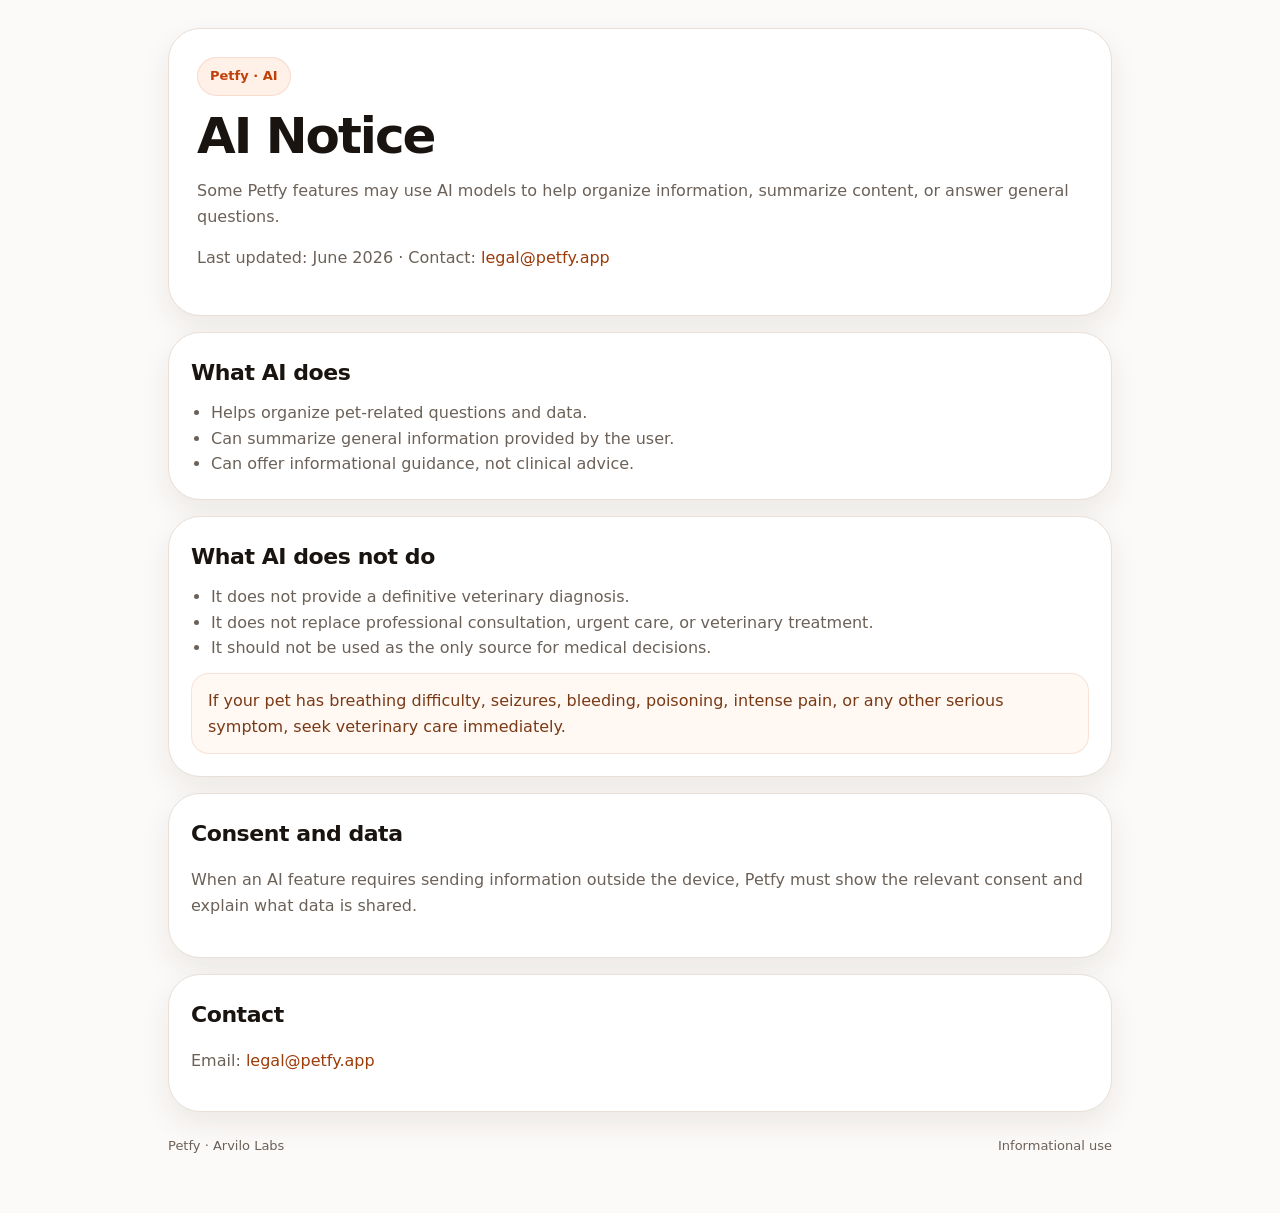
==== ai-notice.html @ 55be2dee "Create ai-notice.html" ====
<!doctype html>
<html lang="en">
<head>
  <meta charset="utf-8" />
  <meta name="viewport" content="width=device-width, initial-scale=1" />
  <meta name="color-scheme" content="light only" />
  <title>AI Notice | Petfy</title>
  <meta name="description" content="Petfy AI notice." />
  <style>
    :root{
      --bg:#FCFAF8;--card:#fff;--text:#1A1410;--muted:#6B6158;--line:#E8E0D8;
      --accent:#C0400A;--soft:#FFF0E8;--shadow:0 12px 30px rgba(34,22,12,.08);--radius:24px;--max:980px;
    }
    *{box-sizing:border-box}
    html,body{margin:0;padding:0;background:var(--bg);color:var(--text);font-family:Inter,system-ui,-apple-system,BlinkMacSystemFont,"Segoe UI",sans-serif;line-height:1.6}
    a{color:#9C3A08;text-decoration:none} a:hover{text-decoration:underline}
    .wrap{max-width:var(--max);margin:0 auto;padding:28px 18px 56px}
    .hero,.section{background:var(--card);border:1px solid var(--line);box-shadow:var(--shadow);border-radius:32px}
    .hero{padding:28px}
    .section{padding:22px;margin-top:16px}
    .badge{display:inline-flex;gap:8px;align-items:center;padding:8px 12px;border-radius:999px;background:var(--soft);color:var(--accent);font-weight:800;font-size:13px;border:1px solid rgba(192,64,10,.12)}
    h1{margin:14px 0 8px;font-size:clamp(32px,5vw,50px);line-height:1.05;letter-spacing:-.04em}
    h2{margin:0 0 10px;font-size:22px;letter-spacing:-.02em}
    p,li{color:var(--muted)}
    ul{margin:10px 0 0 20px;padding:0}
    .warning{margin-top:12px;padding:14px 16px;border-radius:18px;background:#FFF8F3;border:1px solid rgba(192,64,10,.12);color:#7A3A16}
    .footer{margin-top:18px;padding-top:6px;color:var(--muted);font-size:13px;display:flex;flex-wrap:wrap;gap:10px;justify-content:space-between}
    @media (max-width:760px){.hero{padding:22px}.section{padding:18px}}
  </style>
</head>
<body>
  <main class="wrap">
    <section class="hero">
      <span class="badge">Petfy · AI</span>
      <h1>AI Notice</h1>
      <p>
        Some Petfy features may use AI models to help organize information, summarize content, or answer general questions.
      </p>
      <p>Last updated: June 2026 · Contact: <a href="mailto:legal@petfy.app">legal@petfy.app</a></p>
    </section>

    <section class="section">
      <h2>What AI does</h2>
      <ul>
        <li>Helps organize pet-related questions and data.</li>
        <li>Can summarize general information provided by the user.</li>
        <li>Can offer informational guidance, not clinical advice.</li>
      </ul>
    </section>

    <section class="section">
      <h2>What AI does not do</h2>
      <ul>
        <li>It does not provide a definitive veterinary diagnosis.</li>
        <li>It does not replace professional consultation, urgent care, or veterinary treatment.</li>
        <li>It should not be used as the only source for medical decisions.</li>
      </ul>
      <div class="warning">
        If your pet has breathing difficulty, seizures, bleeding, poisoning, intense pain, or any other serious symptom, seek veterinary care immediately.
      </div>
    </section>

    <section class="section">
      <h2>Consent and data</h2>
      <p>
        When an AI feature requires sending information outside the device, Petfy must show the relevant consent and explain what data is shared.
      </p>
    </section>

    <section class="section">
      <h2>Contact</h2>
      <p>Email: <a href="mailto:legal@petfy.app">legal@petfy.app</a></p>
    </section>

    <footer class="footer">
      <span>Petfy · Arvilo Labs</span>
      <span>Informational use</span>
    </footer>
  </main>
</body>
</html>
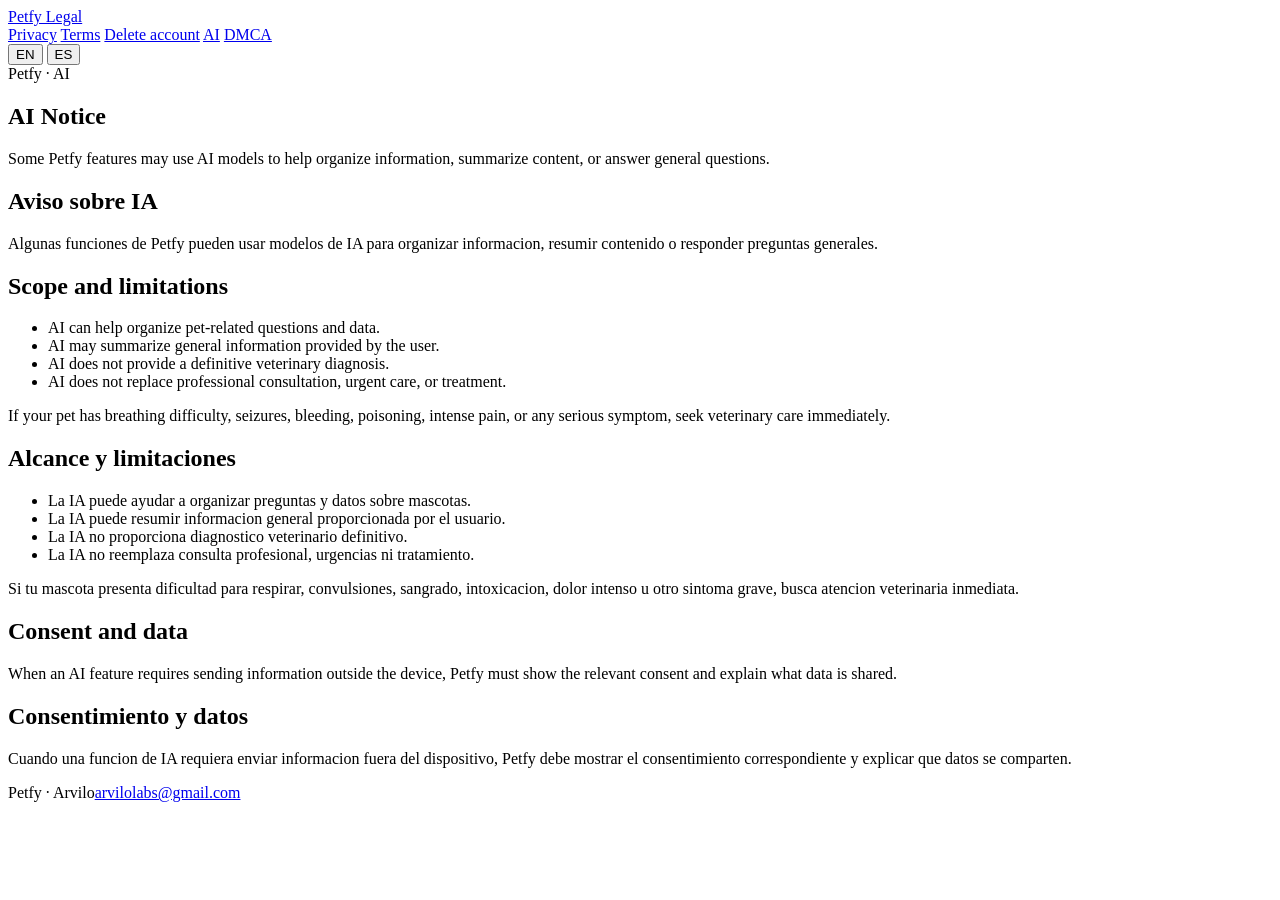
==== commit 11f62939: "Update ai-notice.html" ====
--- a/ai-notice.html
+++ b/ai-notice.html
@@ -1,81 +1,78 @@
 <!doctype html>
-<html lang="en">
+<html lang="en" data-language="en">
 <head>
   <meta charset="utf-8" />
   <meta name="viewport" content="width=device-width, initial-scale=1" />
   <meta name="color-scheme" content="light only" />
   <title>AI Notice | Petfy</title>
   <meta name="description" content="Petfy AI notice." />
-  <style>
-    :root{
-      --bg:#FCFAF8;--card:#fff;--text:#1A1410;--muted:#6B6158;--line:#E8E0D8;
-      --accent:#C0400A;--soft:#FFF0E8;--shadow:0 12px 30px rgba(34,22,12,.08);--radius:24px;--max:980px;
-    }
-    *{box-sizing:border-box}
-    html,body{margin:0;padding:0;background:var(--bg);color:var(--text);font-family:Inter,system-ui,-apple-system,BlinkMacSystemFont,"Segoe UI",sans-serif;line-height:1.6}
-    a{color:#9C3A08;text-decoration:none} a:hover{text-decoration:underline}
-    .wrap{max-width:var(--max);margin:0 auto;padding:28px 18px 56px}
-    .hero,.section{background:var(--card);border:1px solid var(--line);box-shadow:var(--shadow);border-radius:32px}
-    .hero{padding:28px}
-    .section{padding:22px;margin-top:16px}
-    .badge{display:inline-flex;gap:8px;align-items:center;padding:8px 12px;border-radius:999px;background:var(--soft);color:var(--accent);font-weight:800;font-size:13px;border:1px solid rgba(192,64,10,.12)}
-    h1{margin:14px 0 8px;font-size:clamp(32px,5vw,50px);line-height:1.05;letter-spacing:-.04em}
-    h2{margin:0 0 10px;font-size:22px;letter-spacing:-.02em}
-    p,li{color:var(--muted)}
-    ul{margin:10px 0 0 20px;padding:0}
-    .warning{margin-top:12px;padding:14px 16px;border-radius:18px;background:#FFF8F3;border:1px solid rgba(192,64,10,.12);color:#7A3A16}
-    .footer{margin-top:18px;padding-top:6px;color:var(--muted);font-size:13px;display:flex;flex-wrap:wrap;gap:10px;justify-content:space-between}
-    @media (max-width:760px){.hero{padding:22px}.section{padding:18px}}
-  </style>
+  <link rel="stylesheet" href="./style.css" />
+  <script src="./language.js" defer></script>
 </head>
 <body>
   <main class="wrap">
+    <header class="topbar">
+      <a class="brand" href="./index.html">Petfy Legal</a>
+      <nav class="nav" aria-label="Legal navigation">
+        <a href="./privacy.html">Privacy</a>
+        <a href="./terms.html">Terms</a>
+        <a href="./delete-account.html">Delete account</a>
+        <a href="./ai-notice.html">AI</a>
+        <a href="./dmca.html">DMCA</a>
+        <div class="language-switcher" aria-label="Language selector">
+          <button type="button" data-language-button="en">EN</button>
+          <button type="button" data-language-button="es">ES</button>
+        </div>
+      </nav>
+    </header>
+
     <section class="hero">
       <span class="badge">Petfy · AI</span>
-      <h1>AI Notice</h1>
-      <p>
-        Some Petfy features may use AI models to help organize information, summarize content, or answer general questions.
-      </p>
-      <p>Last updated: June 2026 · Contact: <a href="mailto:legal@petfy.app">legal@petfy.app</a></p>
-    </section>
-
-    <section class="section">
-      <h2>What AI does</h2>
-      <ul>
-        <li>Helps organize pet-related questions and data.</li>
-        <li>Can summarize general information provided by the user.</li>
-        <li>Can offer informational guidance, not clinical advice.</li>
-      </ul>
-    </section>
-
-    <section class="section">
-      <h2>What AI does not do</h2>
-      <ul>
-        <li>It does not provide a definitive veterinary diagnosis.</li>
-        <li>It does not replace professional consultation, urgent care, or veterinary treatment.</li>
-        <li>It should not be used as the only source for medical decisions.</li>
-      </ul>
-      <div class="warning">
-        If your pet has breathing difficulty, seizures, bleeding, poisoning, intense pain, or any other serious symptom, seek veterinary care immediately.
+      <div class="lang-en">
+        <h1>AI Notice</h1>
+        <p class="sub">Some Petfy features may use AI models to help organize information, summarize content, or answer general questions.</p>
+      </div>
+      <div class="lang-es">
+        <h1>Aviso sobre IA</h1>
+        <p class="sub">Algunas funciones de Petfy pueden usar modelos de IA para organizar informacion, resumir contenido o responder preguntas generales.</p>
       </div>
     </section>
 
     <section class="section">
-      <h2>Consent and data</h2>
-      <p>
-        When an AI feature requires sending information outside the device, Petfy must show the relevant consent and explain what data is shared.
-      </p>
+      <div class="lang-en">
+        <h2>Scope and limitations</h2>
+        <ul>
+          <li>AI can help organize pet-related questions and data.</li>
+          <li>AI may summarize general information provided by the user.</li>
+          <li>AI does not provide a definitive veterinary diagnosis.</li>
+          <li>AI does not replace professional consultation, urgent care, or treatment.</li>
+        </ul>
+        <p class="warning">If your pet has breathing difficulty, seizures, bleeding, poisoning, intense pain, or any serious symptom, seek veterinary care immediately.</p>
+      </div>
+      <div class="lang-es">
+        <h2>Alcance y limitaciones</h2>
+        <ul>
+          <li>La IA puede ayudar a organizar preguntas y datos sobre mascotas.</li>
+          <li>La IA puede resumir informacion general proporcionada por el usuario.</li>
+          <li>La IA no proporciona diagnostico veterinario definitivo.</li>
+          <li>La IA no reemplaza consulta profesional, urgencias ni tratamiento.</li>
+        </ul>
+        <p class="warning">Si tu mascota presenta dificultad para respirar, convulsiones, sangrado, intoxicacion, dolor intenso u otro sintoma grave, busca atencion veterinaria inmediata.</p>
+      </div>
     </section>
 
     <section class="section">
-      <h2>Contact</h2>
-      <p>Email: <a href="mailto:legal@petfy.app">legal@petfy.app</a></p>
+      <div class="lang-en">
+        <h2>Consent and data</h2>
+        <p>When an AI feature requires sending information outside the device, Petfy must show the relevant consent and explain what data is shared.</p>
+      </div>
+      <div class="lang-es">
+        <h2>Consentimiento y datos</h2>
+        <p>Cuando una funcion de IA requiera enviar informacion fuera del dispositivo, Petfy debe mostrar el consentimiento correspondiente y explicar que datos se comparten.</p>
+      </div>
     </section>
 
-    <footer class="footer">
-      <span>Petfy · Arvilo Labs</span>
-      <span>Informational use</span>
-    </footer>
+    <footer class="footer"><span>Petfy · Arvilo</span><span><a href="mailto:arvilolabs@gmail.com">arvilolabs@gmail.com</a></span></footer>
   </main>
 </body>
 </html>
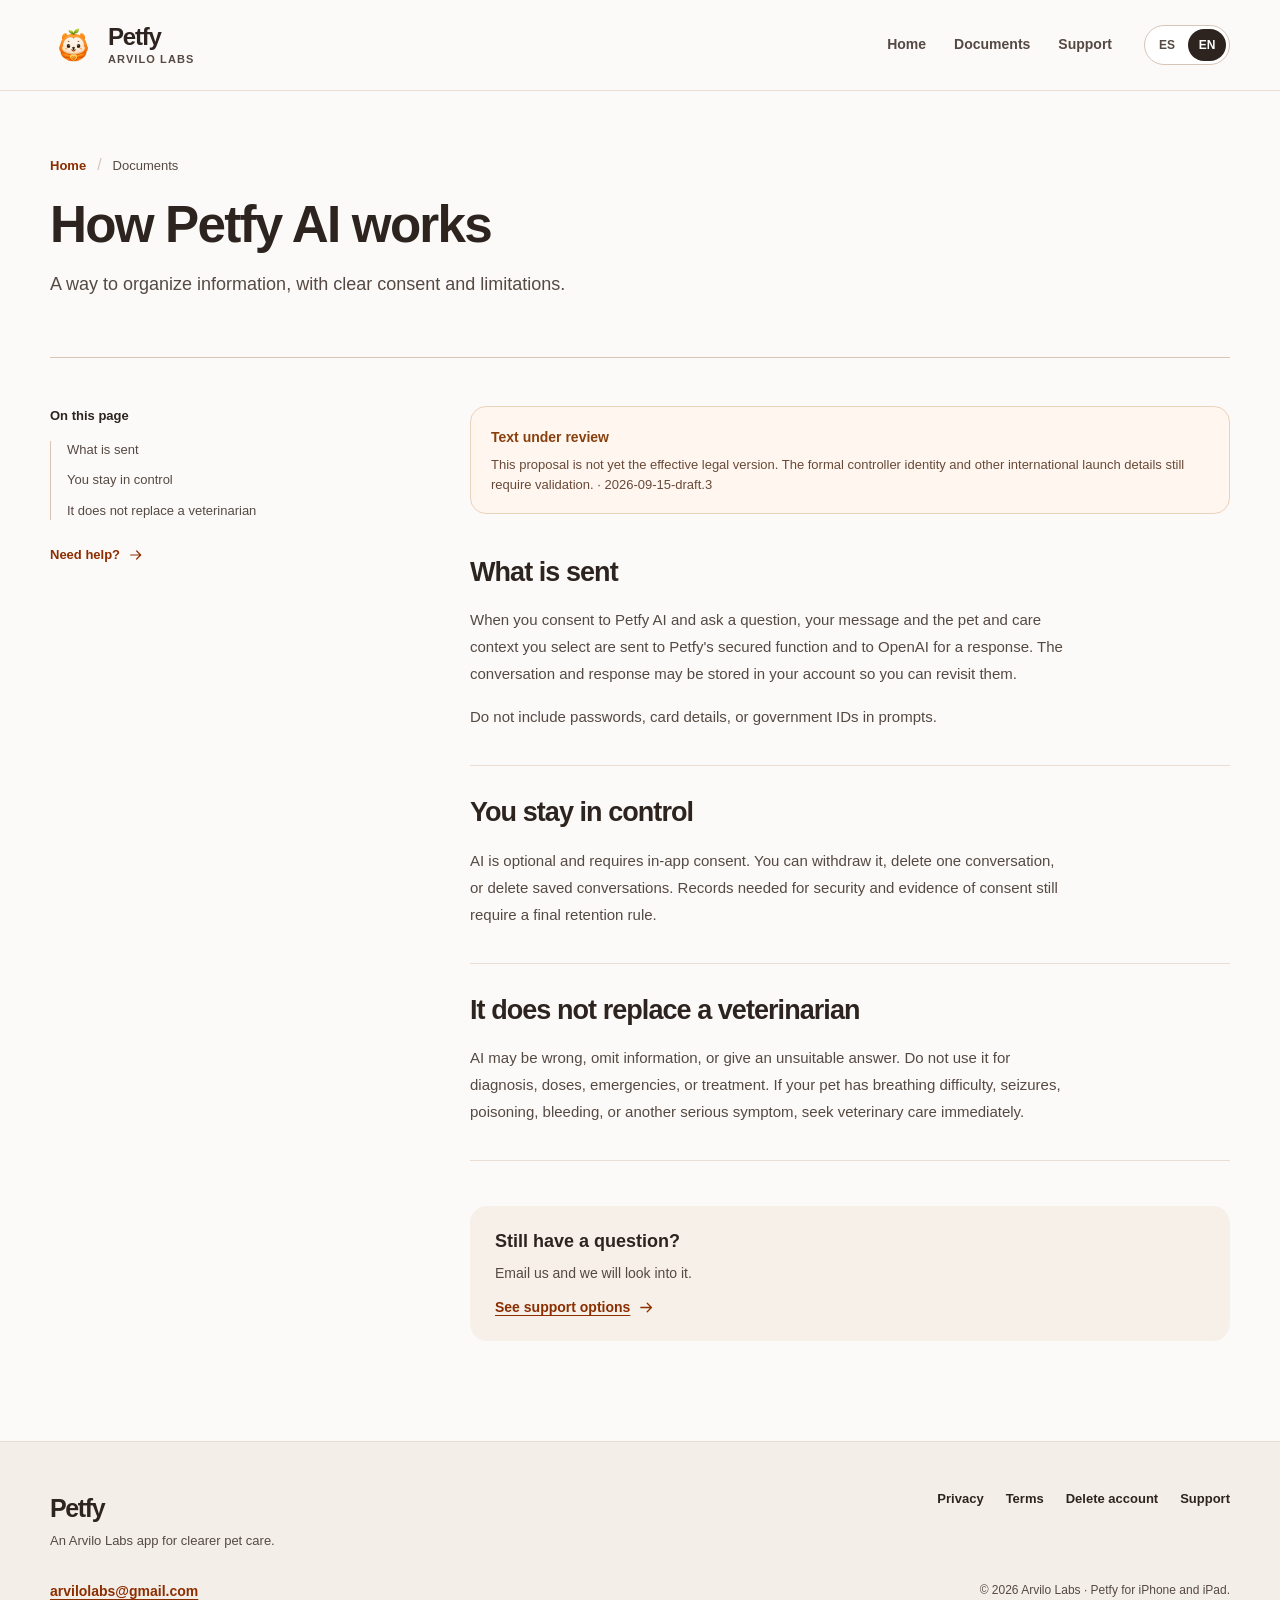
==== commit e26e1be2: "Redesign Petfy public site and prepare bilingual legal drafts" ====
--- a/ai-notice.html
+++ b/ai-notice.html
@@ -3,76 +3,51 @@
 <head>
   <meta charset="utf-8" />
   <meta name="viewport" content="width=device-width, initial-scale=1" />
-  <meta name="color-scheme" content="light only" />
-  <title>AI Notice | Petfy</title>
-  <meta name="description" content="Petfy AI notice." />
+  <meta name="color-scheme" content="light" />
+  <meta name="description" content="A way to organize information, with clear consent and limitations." />
+  <meta name="theme-color" content="#fcfaf8" />
+  <meta name="robots" content="noindex,nofollow" />
+  <title data-title-en="How Petfy AI works · Petfy" data-title-es="Cómo funciona Petfy AI · Petfy">How Petfy AI works · Petfy</title>
+  <link rel="icon" type="image/png" href="./assets/favicon.png" />
   <link rel="stylesheet" href="./style.css" />
   <script src="./language.js" defer></script>
 </head>
 <body>
-  <main class="wrap">
-    <header class="topbar">
-      <a class="brand" href="./index.html">Petfy Legal</a>
-      <nav class="nav" aria-label="Legal navigation">
-        <a href="./privacy.html">Privacy</a>
-        <a href="./terms.html">Terms</a>
-        <a href="./delete-account.html">Delete account</a>
-        <a href="./ai-notice.html">AI</a>
-        <a href="./dmca.html">DMCA</a>
-        <div class="language-switcher" aria-label="Language selector">
-          <button type="button" data-language-button="en">EN</button>
-          <button type="button" data-language-button="es">ES</button>
-        </div>
+  <a class="skip-link" href="#main"><span class="lang-es" lang="es">Saltar al contenido</span><span class="lang-en" lang="en">Skip to content</span></a>
+  <header class="site-header">
+    <div class="header-inner">
+      <a class="identity" href="./index.html" aria-label="Petfy, Arvilo Labs">
+        <img src="./assets/petfy-mark.png" alt="" width="48" height="48" />
+        <span class="identity-text"><strong>Petfy</strong><small>Arvilo Labs</small></span>
+      </a>
+      <nav class="primary-nav" aria-label="Main navigation"><a href="./index.html" ><span class="lang-es" lang="es">Inicio</span><span class="lang-en" lang="en">Home</span></a><a href="./index.html#documents" ><span class="lang-es" lang="es">Documentos</span><span class="lang-en" lang="en">Documents</span></a><a href="./support.html" ><span class="lang-es" lang="es">Ayuda</span><span class="lang-en" lang="en">Support</span></a></nav>
+      <div class="language-switcher" role="group" aria-label="Language">
+        <button type="button" data-language-button="es" aria-label="Español">ES</button>
+        <button type="button" data-language-button="en" aria-label="English">EN</button>
+      </div>
+    </div>
+  </header>
+  <main id="main">
+    <div class="page-intro outer legal-intro"><a class="breadcrumb" href="./index.html"><span class="lang-es" lang="es">Inicio</span><span class="lang-en" lang="en">Home</span></a><span class="breadcrumb-sep">/</span><span><span class="lang-es" lang="es">Documentos</span><span class="lang-en" lang="en">Documents</span></span><h1><span class="lang-es" lang="es">Cómo funciona Petfy AI</span><span class="lang-en" lang="en">How Petfy AI works</span></h1><p><span class="lang-es" lang="es">Una ayuda para organizar información, con consentimiento y límites claros.</span><span class="lang-en" lang="en">A way to organize information, with clear consent and limitations.</span></p></div>
+    <div class="legal-layout outer">
+      <aside class="legal-toc" aria-label="On this page"><strong><span class="lang-es" lang="es">En esta página</span><span class="lang-en" lang="en">On this page</span></strong><nav><a href="#envio"><span class="lang-es" lang="es">Qué se envía</span><span class="lang-en" lang="en">What is sent</span></a><a href="#control"><span class="lang-es" lang="es">Tú tienes el control</span><span class="lang-en" lang="en">You stay in control</span></a><a href="#limites"><span class="lang-es" lang="es">No sustituye a un veterinario</span><span class="lang-en" lang="en">It does not replace a veterinarian</span></a></nav><a class="toc-help" href="./support.html"><span class="lang-es" lang="es">¿Necesitas ayuda?</span><span class="lang-en" lang="en">Need help?</span><svg viewBox="0 0 24 24" fill="none" aria-hidden="true"><path d="M4 12h15m-6-6 6 6-6 6" stroke="currentColor" stroke-width="1.8" stroke-linecap="round" stroke-linejoin="round"/></svg></a></aside>
+      <article class="legal-prose"><div class="draft-notice" role="note">
+      <strong><span class="lang-es" lang="es">Texto en revisión</span><span class="lang-en" lang="en">Text under review</span></strong>
+      <p><span class="lang-es" lang="es">Esta propuesta aún no es la versión legal vigente. La identidad formal del responsable y otros puntos del lanzamiento internacional requieren validación.</span><span class="lang-en" lang="en">This proposal is not yet the effective legal version. The formal controller identity and other international launch details still require validation.</span> · 2026-09-15-draft.3</p>
+    </div><section id="envio" class="legal-section"><h2><span class="lang-es" lang="es">Qué se envía</span><span class="lang-en" lang="en">What is sent</span></h2><div class="lang-es" lang="es"><p>Cuando aceptas usar Petfy AI y haces una consulta, se envía tu mensaje y el contexto de la mascota y sus cuidados que selecciones a la función segura de Petfy y al proveedor OpenAI para producir una respuesta. La conversación y la respuesta pueden guardarse en tu cuenta para que las consultes después.</p><p>No compartas contraseñas, datos de tarjeta o documentos oficiales en tus preguntas.</p></div><div class="lang-en" lang="en"><p>When you consent to Petfy AI and ask a question, your message and the pet and care context you select are sent to Petfy's secured function and to OpenAI for a response. The conversation and response may be stored in your account so you can revisit them.</p><p>Do not include passwords, card details, or government IDs in prompts.</p></div></section><section id="control" class="legal-section"><h2><span class="lang-es" lang="es">Tú tienes el control</span><span class="lang-en" lang="en">You stay in control</span></h2><div class="lang-es" lang="es"><p>La IA es opcional y exige consentimiento en la app. Puedes retirar ese consentimiento, borrar una conversación o borrar las conversaciones guardadas. Los registros necesarios para seguridad y prueba de consentimiento requieren una regla final de conservación.</p></div><div class="lang-en" lang="en"><p>AI is optional and requires in-app consent. You can withdraw it, delete one conversation, or delete saved conversations. Records needed for security and evidence of consent still require a final retention rule.</p></div></section><section id="limites" class="legal-section"><h2><span class="lang-es" lang="es">No sustituye a un veterinario</span><span class="lang-en" lang="en">It does not replace a veterinarian</span></h2><div class="lang-es" lang="es"><p>La IA puede equivocarse, omitir información o ofrecer una respuesta inadecuada. No la uses para diagnóstico, dosis, urgencias o tratamiento. Si tu mascota presenta dificultad respiratoria, convulsiones, intoxicación, sangrado u otro síntoma grave, busca atención veterinaria inmediata.</p></div><div class="lang-en" lang="en"><p>AI may be wrong, omit information, or give an unsuitable answer. Do not use it for diagnosis, doses, emergencies, or treatment. If your pet has breathing difficulty, seizures, poisoning, bleeding, or another serious symptom, seek veterinary care immediately.</p></div></section><div class="end-panel"><strong><span class="lang-es" lang="es">¿Queda alguna pregunta?</span><span class="lang-en" lang="en">Still have a question?</span></strong><p><span class="lang-es" lang="es">Escríbenos y revisaremos tu caso.</span><span class="lang-en" lang="en">Email us and we will look into it.</span></p><a href="./support.html"><span class="lang-es" lang="es">Ver canales de ayuda</span><span class="lang-en" lang="en">See support options</span><svg viewBox="0 0 24 24" fill="none" aria-hidden="true"><path d="M4 12h15m-6-6 6 6-6 6" stroke="currentColor" stroke-width="1.8" stroke-linecap="round" stroke-linejoin="round"/></svg></a></div></article>
+    </div></main>
+  <footer class="site-footer">
+    <div class="footer-inner">
+      <div class="footer-brand"><strong>Petfy</strong><span><span class="lang-es" lang="es">Una app de Arvilo Labs para cuidar con claridad.</span><span class="lang-en" lang="en">An Arvilo Labs app for clearer pet care.</span></span></div>
+      <nav aria-label="Footer navigation">
+        <a href="./privacy.html"><span class="lang-es" lang="es">Privacidad</span><span class="lang-en" lang="en">Privacy</span></a>
+        <a href="./terms.html"><span class="lang-es" lang="es">Condiciones</span><span class="lang-en" lang="en">Terms</span></a>
+        <a href="./delete-account.html"><span class="lang-es" lang="es">Eliminar cuenta</span><span class="lang-en" lang="en">Delete account</span></a>
+        <a href="./support.html"><span class="lang-es" lang="es">Ayuda</span><span class="lang-en" lang="en">Support</span></a>
       </nav>
-    </header>
-
-    <section class="hero">
-      <span class="badge">Petfy · AI</span>
-      <div class="lang-en">
-        <h1>AI Notice</h1>
-        <p class="sub">Some Petfy features may use AI models to help organize information, summarize content, or answer general questions.</p>
-      </div>
-      <div class="lang-es">
-        <h1>Aviso sobre IA</h1>
-        <p class="sub">Algunas funciones de Petfy pueden usar modelos de IA para organizar informacion, resumir contenido o responder preguntas generales.</p>
-      </div>
-    </section>
-
-    <section class="section">
-      <div class="lang-en">
-        <h2>Scope and limitations</h2>
-        <ul>
-          <li>AI can help organize pet-related questions and data.</li>
-          <li>AI may summarize general information provided by the user.</li>
-          <li>AI does not provide a definitive veterinary diagnosis.</li>
-          <li>AI does not replace professional consultation, urgent care, or treatment.</li>
-        </ul>
-        <p class="warning">If your pet has breathing difficulty, seizures, bleeding, poisoning, intense pain, or any serious symptom, seek veterinary care immediately.</p>
-      </div>
-      <div class="lang-es">
-        <h2>Alcance y limitaciones</h2>
-        <ul>
-          <li>La IA puede ayudar a organizar preguntas y datos sobre mascotas.</li>
-          <li>La IA puede resumir informacion general proporcionada por el usuario.</li>
-          <li>La IA no proporciona diagnostico veterinario definitivo.</li>
-          <li>La IA no reemplaza consulta profesional, urgencias ni tratamiento.</li>
-        </ul>
-        <p class="warning">Si tu mascota presenta dificultad para respirar, convulsiones, sangrado, intoxicacion, dolor intenso u otro sintoma grave, busca atencion veterinaria inmediata.</p>
-      </div>
-    </section>
-
-    <section class="section">
-      <div class="lang-en">
-        <h2>Consent and data</h2>
-        <p>When an AI feature requires sending information outside the device, Petfy must show the relevant consent and explain what data is shared.</p>
-      </div>
-      <div class="lang-es">
-        <h2>Consentimiento y datos</h2>
-        <p>Cuando una funcion de IA requiera enviar informacion fuera del dispositivo, Petfy debe mostrar el consentimiento correspondiente y explicar que datos se comparten.</p>
-      </div>
-    </section>
-
-    <footer class="footer"><span>Petfy · Arvilo</span><span><a href="mailto:arvilolabs@gmail.com">arvilolabs@gmail.com</a></span></footer>
-  </main>
+      <a class="footer-contact" href="mailto:arvilolabs@gmail.com">arvilolabs@gmail.com</a>
+      <p class="footer-note"><span class="lang-es" lang="es">© 2026 Arvilo Labs · Petfy para iPhone y iPad.</span><span class="lang-en" lang="en">© 2026 Arvilo Labs · Petfy for iPhone and iPad.</span></p>
+    </div>
+  </footer>
 </body>
 </html>
--- a/style.css
+++ b/style.css
@@ -0,0 +1,32 @@
+:root{--paper:#fcfaf8;--white:#fff;--cream:#fff0e8;--peach:#ffe1cb;--ink:#2d2420;--muted:#554943;--orange:#c0400a;--orange-dark:#8b2e00;--line:#eaded4;--focus:#0c6ca6;--max:1180px;color-scheme:light}
+*{box-sizing:border-box}html{scroll-behavior:smooth}body{margin:0;background:var(--paper);color:var(--ink);font-family:ui-sans-serif,-apple-system,BlinkMacSystemFont,"Segoe UI",sans-serif;line-height:1.55;-webkit-font-smoothing:antialiased}
+a{color:var(--orange-dark);text-decoration-thickness:.08em;text-underline-offset:.2em}button{font:inherit}a:focus-visible,button:focus-visible{outline:3px solid var(--focus);outline-offset:4px}
+.skip-link{position:absolute;z-index:100;left:16px;top:-80px;background:var(--ink);color:#fff;padding:12px 16px;border-radius:12px}.skip-link:focus{top:12px}
+.outer,.header-inner,.footer-inner{width:min(calc(100% - 48px),var(--max));margin-inline:auto}
+.site-header{border-bottom:1px solid var(--line);background:rgba(252,250,248,.96)}
+.header-inner{min-height:90px;display:flex;align-items:center;gap:32px}
+.identity{display:flex;align-items:center;gap:11px;flex:none;text-decoration:none;color:var(--ink)}.identity img{width:47px;height:47px;object-fit:contain}.identity-text{display:flex;flex-direction:column;line-height:1.07}.identity-text strong{font-size:24px;font-weight:850;letter-spacing:-.05em}.identity-text small{margin-top:5px;font-size:11px;font-weight:760;text-transform:uppercase;letter-spacing:.1em;color:var(--muted)}
+.primary-nav{display:flex;align-items:center;gap:28px;margin-left:auto}.primary-nav a{font-size:14px;font-weight:700;color:var(--muted);text-decoration:none;transition:color .18s}.primary-nav a:hover,.primary-nav a[aria-current="page"]{color:var(--orange-dark)}.primary-nav a[aria-current="page"]{text-decoration:underline;text-decoration-color:var(--orange);text-underline-offset:10px}
+.language-switcher{display:flex;gap:2px;padding:3px;border:1px solid #d7c5b8;border-radius:999px;background:#fff;flex:none}.language-switcher button{min-width:38px;min-height:32px;border:0;border-radius:999px;background:transparent;color:var(--muted);font-size:12px;font-weight:800;cursor:pointer}.language-switcher button:hover{background:var(--cream)}.language-switcher button.is-active{background:var(--ink);color:#fff}
+.lang-es{display:none}html[data-language="es"] .lang-en{display:none}html[data-language="es"] .lang-es{display:revert}
+h1,h2,h3,p{margin-top:0}h1,h2{letter-spacing:-.035em}p{color:var(--muted)}svg{width:22px;height:22px;flex:none}
+.eyeline{color:var(--orange-dark);font-size:12px;font-weight:820;letter-spacing:.13em;text-transform:uppercase}
+.home-hero{min-height:630px;display:grid;grid-template-columns:1.1fr .9fr;align-items:center;gap:20px;padding-block:68px 84px}.hero-copy{position:relative;z-index:1}.hero-signature{display:flex;align-items:center;gap:12px;color:var(--orange-dark);font-weight:800;font-size:13px;letter-spacing:.04em;margin-bottom:26px}.signature-line{width:28px;height:2px;background:var(--orange)}.signature-cross{color:var(--muted)}
+.home-hero h1{font-size:clamp(48px,5.1vw,78px);max-width:720px;line-height:1.03;font-weight:850;margin-bottom:30px}.home-hero h1 em{color:var(--orange);font-style:normal}.hero-copy>p{max-width:57ch;font-size:19px;line-height:1.6;margin-bottom:28px}.hero-actions{display:flex;align-items:center;gap:10px;flex-wrap:wrap}
+.button{min-height:52px;display:inline-flex;justify-content:center;align-items:center;gap:12px;padding:12px 20px;border-radius:13px;font-size:14px;font-weight:780;text-decoration:none;transition:transform .2s,background .2s,border-color .2s}.button:hover{transform:translateY(-2px);text-decoration:none}.button:active{transform:translateY(0)}.button-primary{color:#fff;background:var(--orange)}.button-primary:hover{background:var(--orange-dark)}.button-quiet{color:var(--ink);border:1px solid #d7c5b8;background:#fff}.button-quiet:hover{border-color:var(--orange)}.button-light{color:var(--ink);background:#fff}.button-light:hover{background:var(--cream)}
+.hero-art{position:relative;min-height:490px;display:flex;align-items:center;justify-content:center;isolation:isolate}.hero-art:before{content:"";position:absolute;width:92%;aspect-ratio:1;border-radius:39% 61% 55% 45%/44% 40% 60% 56%;background:radial-gradient(circle at 50% 40%,#ffe7d4,#ffd7b7 72%,#ffcba2);z-index:-1;transform:rotate(-10deg)}.hero-art img{display:block;width:min(98%,535px);height:auto;filter:drop-shadow(0 20px 20px rgba(98,47,16,.13))}.hero-art>span{position:absolute;bottom:9%;right:1%;max-width:180px;border:1px solid var(--line);background:#fff;border-radius:15px;padding:11px 13px;color:var(--ink);font-weight:750;font-size:12px;line-height:1.25;box-shadow:0 8px 20px rgba(45,36,32,.09)}
+.intro-band{border-block:1px solid #d7c5b8;padding-block:40px;display:grid;grid-template-columns:1fr 1fr;gap:64px;align-items:end}.intro-band h2{margin:11px 0 0;font-size:clamp(30px,3vw,43px);line-height:1.16;max-width:560px}.intro-band p{max-width:60ch;font-size:16px;margin:0;line-height:1.7}
+.journeys{padding-block:105px;display:grid;grid-template-columns:.76fr 1.24fr;gap:70px}.section-heading h2{font-size:clamp(36px,3.7vw,52px);line-height:1.09;margin:15px 0 18px;max-width:400px}.section-heading p{max-width:38ch;line-height:1.7}.path-list{border-top:1px solid #d7c5b8}.path-row{border-bottom:1px solid #d7c5b8;min-height:136px;display:flex;align-items:center;gap:28px;text-decoration:none;color:var(--ink);transition:background .18s,padding .18s}.path-row:hover{background:#fff5ee;padding-inline:16px;text-decoration:none}.path-num{color:var(--orange);font-size:15px;font-weight:800;align-self:flex-start;margin-top:40px}.path-text{display:flex;flex-direction:column;gap:4px;flex:1}.path-text strong{font-size:25px;letter-spacing:-.04em;line-height:1.25}.path-text small{color:var(--muted);font-size:14px;line-height:1.4}.path-arrow{display:inline-grid;place-items:center;width:46px;height:46px;border:1px solid #d7c5b8;border-radius:50%;background:#fff;color:var(--orange-dark)}
+.support-feature{min-height:305px;background:var(--ink);color:#fff;padding:42px 54px;border-radius:30px;display:grid;grid-template-columns:66px 1fr auto;gap:32px;align-items:center}.support-feature .eyeline{color:#ffc395}.support-feature h2{font-size:clamp(32px,3vw,44px);line-height:1.12;max-width:650px;margin:10px 0 12px}.support-feature p{color:#e7dcd4;font-size:16px;max-width:55ch;margin-bottom:0}.support-symbol{align-self:flex-start;display:grid;place-items:center;width:60px;height:60px;border-radius:20px;background:#5c3e2e;color:#ffca9e;font-size:34px;font-weight:750}
+.more-documents{padding-block:95px 112px;display:grid;grid-template-columns:.76fr 1.24fr;gap:70px}.more-documents h2{margin:14px 0 0;font-size:40px}.document-row{display:flex;align-items:center;justify-content:space-between;gap:15px;text-decoration:none;color:var(--ink);border-bottom:1px solid #d7c5b8;min-height:98px}.document-row:first-child{border-top:1px solid #d7c5b8}.document-row:hover{color:var(--orange-dark);text-decoration:none}.document-row>span{display:flex;flex-direction:column}.document-row strong{font-size:19px;line-height:1.3}.document-row small{font-size:13px;color:var(--muted)}
+.site-footer{background:#f4eee9;border-top:1px solid var(--line)}.footer-inner{padding:47px 0 26px;display:grid;grid-template-columns:1fr auto;gap:30px 40px}.footer-brand{display:flex;flex-direction:column;gap:3px}.footer-brand strong{font-size:25px;font-weight:850;letter-spacing:-.055em}.footer-brand span{color:var(--muted);font-size:13px}.footer-inner nav{display:flex;gap:22px;flex-wrap:wrap;align-items:flex-start}.footer-inner nav a{color:var(--ink);text-decoration:none;font-size:13px;font-weight:700}.footer-inner nav a:hover{color:var(--orange-dark);text-decoration:underline}.footer-contact{font-size:14px;font-weight:700}.footer-note{justify-self:end;color:var(--muted);font-size:12px;margin:0}
+.page-intro{padding-block:62px 57px;border-bottom:1px solid #d7c5b8}.page-intro>h1{font-size:clamp(40px,4vw,62px);max-width:900px;line-height:1.08;margin:19px 0 18px}.page-intro>p{max-width:70ch;font-size:18px;line-height:1.65;margin-bottom:0}.breadcrumb{font-size:13px;font-weight:700;text-decoration:none}.breadcrumb:hover{text-decoration:underline}.breadcrumb-sep{color:#d7c5b8;padding:0 11px}.page-intro>span:last-of-type{color:var(--muted);font-size:13px}
+.legal-layout{padding-block:48px 100px;display:grid;grid-template-columns:minmax(180px,255px) minmax(0,760px);justify-content:space-between;gap:60px}.legal-toc{position:sticky;top:24px;align-self:start}.legal-toc>strong{display:block;font-size:13px;font-weight:810;color:var(--ink);margin-bottom:15px}.legal-toc nav{border-left:1px solid #d7c5b8;display:flex;flex-direction:column;padding-left:16px;gap:13px}.legal-toc nav a{color:var(--muted);font-size:13px;line-height:1.35;text-decoration:none}.legal-toc nav a:hover{color:var(--orange-dark);text-decoration:underline}.toc-help{display:flex;align-items:center;gap:8px;margin-top:25px;font-size:13px;font-weight:750;text-decoration:none}.toc-help svg{width:16px;height:16px}.legal-prose{max-width:760px;min-width:0}
+.draft-notice{border:1px solid #ead2bb;background:#fff7ef;border-radius:16px;padding:18px 20px;margin:0 0 42px}.draft-notice strong{color:#88400e;font-size:14px}.draft-notice p{margin:5px 0 0;color:#684938;font-size:13px;line-height:1.55}
+.legal-section{padding-block:30px 35px;border-bottom:1px solid var(--line);scroll-margin-top:25px}.legal-section:first-of-type{padding-top:0}.legal-section h2{font-size:27px;line-height:1.2;margin-bottom:18px}.legal-section p,.legal-section li{max-width:72ch;font-size:15px;line-height:1.8;color:var(--muted)}.legal-section p:last-child{margin-bottom:0}.legal-section p+p{margin-top:16px}.legal-section ul,.legal-section ol{padding-left:24px;margin-block:12px 20px}.legal-section li{padding-left:3px;margin-bottom:10px}.legal-section li::marker{color:var(--orange);font-weight:800}.legal-section strong{color:var(--ink)}
+.end-panel{background:#f7f0e9;border-radius:17px;padding:22px 25px;margin-top:45px}.end-panel strong{font-size:18px}.end-panel p{font-size:14px;margin:7px 0 10px}.end-panel a{display:inline-flex;align-items:center;gap:8px;font-size:14px;font-weight:760}.end-panel svg{width:17px;height:17px}
+.support-layout{padding-block:75px;display:grid;grid-template-columns:.88fr 1.12fr;gap:80px}.contact-panel{background:var(--cream);padding:35px;border-radius:22px;height:fit-content}.contact-panel h2{font-size:clamp(22px,2.5vw,32px);line-height:1.25;overflow-wrap:anywhere;margin:13px 0 19px}.contact-panel p{font-size:15px;line-height:1.65}.contact-panel .button{margin-top:12px}.support-topics h2{font-size:34px;margin-bottom:18px}.topic{border-top:1px solid #d7c5b8;padding-block:22px}.topic strong{display:block;font-size:18px}.topic p{font-size:15px;line-height:1.7;margin:8px 0 0;max-width:62ch}.support-note{border-top:1px solid #d7c5b8;padding:24px 0 75px}.support-note strong{font-size:15px}.support-note p{max-width:70ch;font-size:14px;margin:6px 0 0;line-height:1.7}
+@media(max-width:920px){.home-hero{min-height:0;grid-template-columns:1fr .85fr;padding-block:55px}.home-hero h1{font-size:52px}.hero-art{min-height:390px}.journeys,.more-documents{grid-template-columns:1fr 1.15fr;gap:35px}.support-feature{grid-template-columns:48px 1fr;gap:22px;padding:36px}.support-feature .button{grid-column:2;width:fit-content}.support-symbol{width:48px;height:48px}.legal-layout{gap:35px;grid-template-columns:200px minmax(0,1fr)}}
+@media(max-width:700px){.outer,.header-inner,.footer-inner{width:min(calc(100% - 36px),var(--max))}.header-inner{min-height:78px;flex-wrap:wrap;gap:8px 15px;padding-block:10px}.identity img{width:42px;height:42px}.identity-text strong{font-size:21px}.primary-nav{order:3;width:100%;margin-left:0;gap:22px;justify-content:flex-start;padding:9px 0 3px}.primary-nav a{font-size:13px}.language-switcher{margin-left:auto}.home-hero{display:flex;flex-direction:column;align-items:stretch;padding-block:43px 59px;gap:15px}.hero-signature{margin-bottom:17px}.home-hero h1{font-size:clamp(41px,10vw,60px);margin-bottom:21px}.hero-copy>p{font-size:16px;margin-bottom:20px}.hero-art{min-height:300px}.hero-art:before{width:min(89%,420px)}.hero-art img{width:min(86%,430px)}.hero-art>span{bottom:1%}.intro-band,.journeys,.more-documents,.support-layout{grid-template-columns:1fr;gap:24px}.intro-band{padding-block:35px}.intro-band h2{font-size:31px}.journeys,.more-documents{padding-block:70px}.section-heading h2{font-size:39px;max-width:100%}.section-heading p{max-width:70ch}.path-row{min-height:115px;gap:15px}.path-num{margin-top:30px}.path-text strong{font-size:21px}.path-arrow{width:39px;height:39px}.path-arrow svg{width:19px;height:19px}.support-feature{border-radius:22px;display:flex;flex-direction:column;align-items:flex-start;min-height:0;padding:28px;gap:16px}.support-feature h2{font-size:34px}.support-feature .button{width:auto}.more-documents h2{font-size:36px}.footer-inner{grid-template-columns:1fr;gap:19px}.footer-inner nav{gap:16px 22px}.footer-note{justify-self:start}.page-intro{padding-block:45px 36px}.page-intro>h1{font-size:41px}.page-intro>p{font-size:16px}.legal-layout{grid-template-columns:1fr;gap:29px;padding-block:28px 75px}.legal-toc{position:static;padding:17px 20px;border:1px solid var(--line);background:#fff;border-radius:16px}.legal-toc nav{display:grid;grid-template-columns:repeat(2,minmax(0,1fr));gap:12px;border:0;padding:0}.toc-help{margin-top:18px}.draft-notice{margin-bottom:20px}.legal-section h2{font-size:24px}.support-layout{padding-block:45px}.contact-panel{padding:26px}}
+@media(max-width:380px){.primary-nav{gap:16px}.hero-actions .button{width:100%}.legal-toc nav{grid-template-columns:1fr}}
+@media(prefers-reduced-motion:reduce){html{scroll-behavior:auto}*,*:before,*:after{transition-duration:.01ms!important;animation-duration:.01ms!important}}
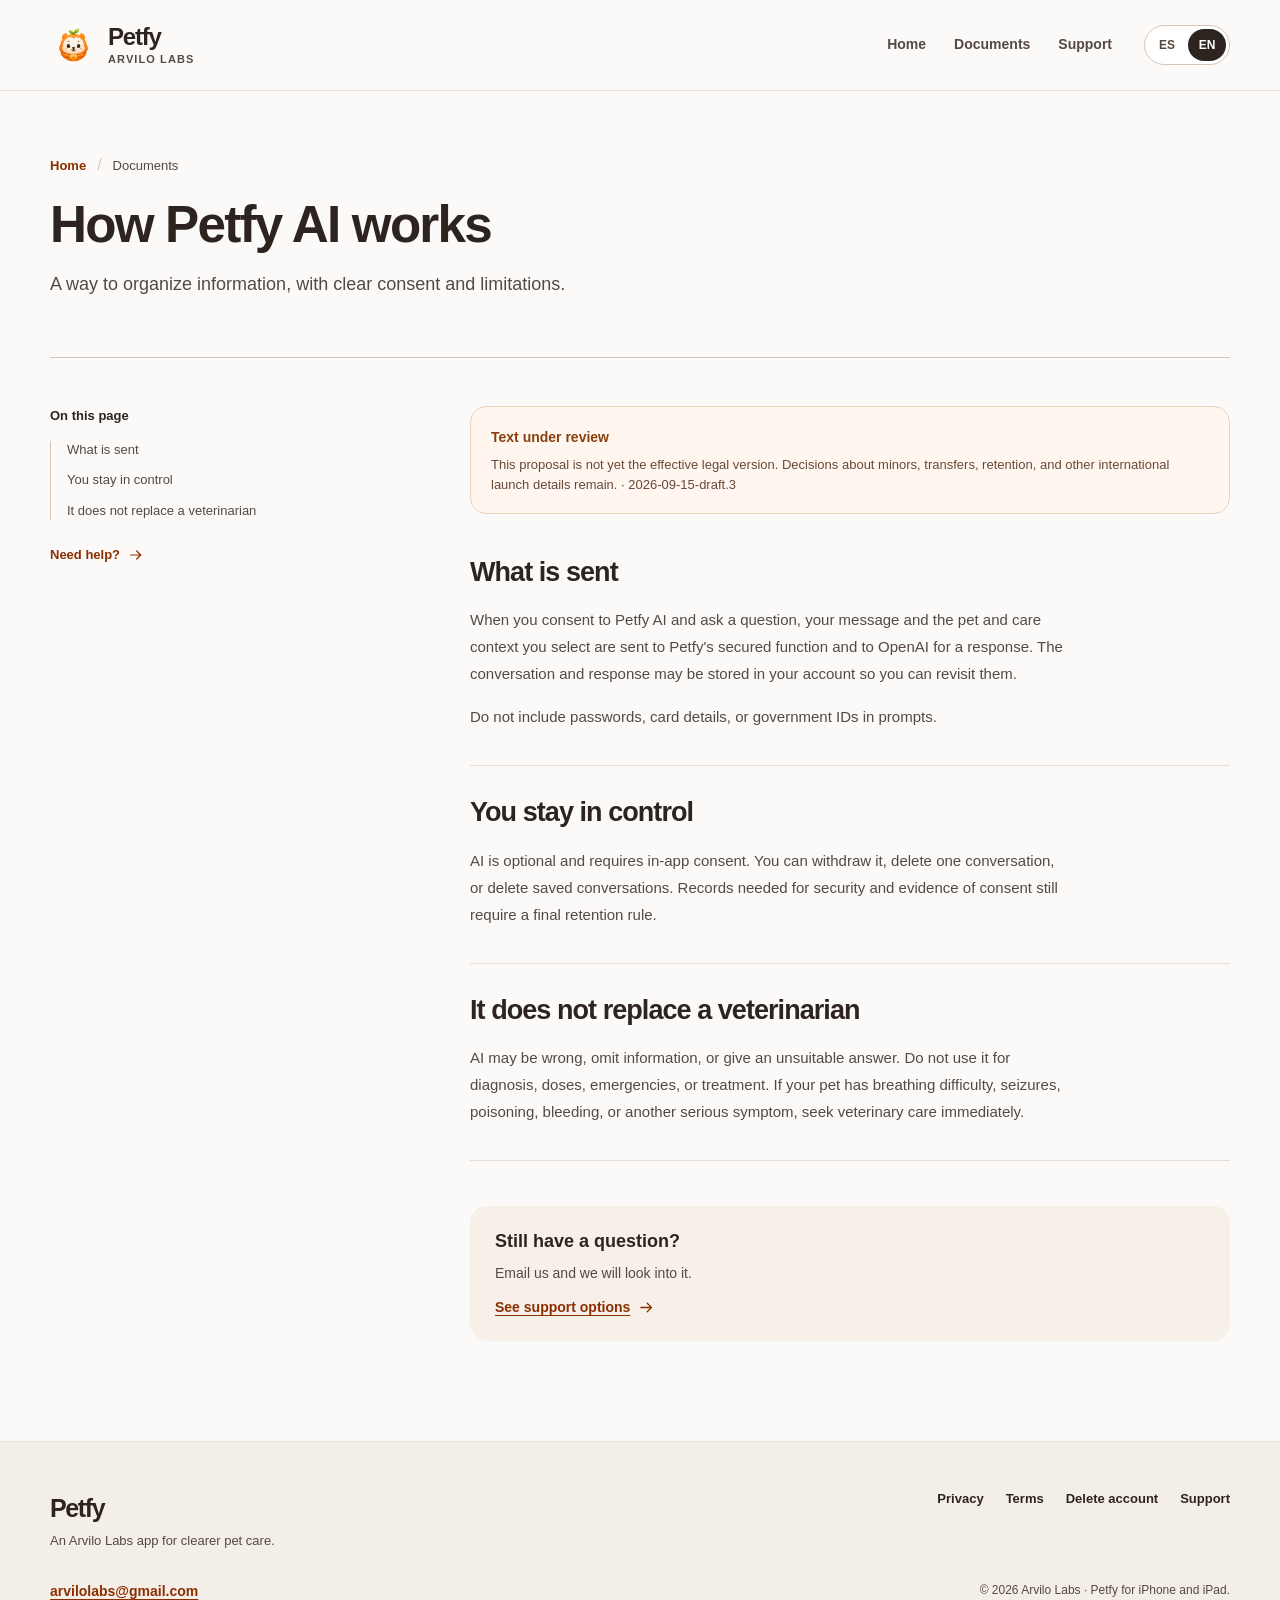
==== commit a18946b1: "Clarify Arvilo Labs brand and natural-person controller" ====
--- a/ai-notice.html
+++ b/ai-notice.html
@@ -33,7 +33,7 @@
       <aside class="legal-toc" aria-label="On this page"><strong><span class="lang-es" lang="es">En esta página</span><span class="lang-en" lang="en">On this page</span></strong><nav><a href="#envio"><span class="lang-es" lang="es">Qué se envía</span><span class="lang-en" lang="en">What is sent</span></a><a href="#control"><span class="lang-es" lang="es">Tú tienes el control</span><span class="lang-en" lang="en">You stay in control</span></a><a href="#limites"><span class="lang-es" lang="es">No sustituye a un veterinario</span><span class="lang-en" lang="en">It does not replace a veterinarian</span></a></nav><a class="toc-help" href="./support.html"><span class="lang-es" lang="es">¿Necesitas ayuda?</span><span class="lang-en" lang="en">Need help?</span><svg viewBox="0 0 24 24" fill="none" aria-hidden="true"><path d="M4 12h15m-6-6 6 6-6 6" stroke="currentColor" stroke-width="1.8" stroke-linecap="round" stroke-linejoin="round"/></svg></a></aside>
       <article class="legal-prose"><div class="draft-notice" role="note">
       <strong><span class="lang-es" lang="es">Texto en revisión</span><span class="lang-en" lang="en">Text under review</span></strong>
-      <p><span class="lang-es" lang="es">Esta propuesta aún no es la versión legal vigente. La identidad formal del responsable y otros puntos del lanzamiento internacional requieren validación.</span><span class="lang-en" lang="en">This proposal is not yet the effective legal version. The formal controller identity and other international launch details still require validation.</span> · 2026-09-15-draft.3</p>
+      <p><span class="lang-es" lang="es">Esta propuesta aún no es la versión legal vigente. Faltan decisiones sobre menores, transferencias, conservación y otros puntos del lanzamiento internacional.</span><span class="lang-en" lang="en">This proposal is not yet the effective legal version. Decisions about minors, transfers, retention, and other international launch details remain.</span> · 2026-09-15-draft.3</p>
     </div><section id="envio" class="legal-section"><h2><span class="lang-es" lang="es">Qué se envía</span><span class="lang-en" lang="en">What is sent</span></h2><div class="lang-es" lang="es"><p>Cuando aceptas usar Petfy AI y haces una consulta, se envía tu mensaje y el contexto de la mascota y sus cuidados que selecciones a la función segura de Petfy y al proveedor OpenAI para producir una respuesta. La conversación y la respuesta pueden guardarse en tu cuenta para que las consultes después.</p><p>No compartas contraseñas, datos de tarjeta o documentos oficiales en tus preguntas.</p></div><div class="lang-en" lang="en"><p>When you consent to Petfy AI and ask a question, your message and the pet and care context you select are sent to Petfy's secured function and to OpenAI for a response. The conversation and response may be stored in your account so you can revisit them.</p><p>Do not include passwords, card details, or government IDs in prompts.</p></div></section><section id="control" class="legal-section"><h2><span class="lang-es" lang="es">Tú tienes el control</span><span class="lang-en" lang="en">You stay in control</span></h2><div class="lang-es" lang="es"><p>La IA es opcional y exige consentimiento en la app. Puedes retirar ese consentimiento, borrar una conversación o borrar las conversaciones guardadas. Los registros necesarios para seguridad y prueba de consentimiento requieren una regla final de conservación.</p></div><div class="lang-en" lang="en"><p>AI is optional and requires in-app consent. You can withdraw it, delete one conversation, or delete saved conversations. Records needed for security and evidence of consent still require a final retention rule.</p></div></section><section id="limites" class="legal-section"><h2><span class="lang-es" lang="es">No sustituye a un veterinario</span><span class="lang-en" lang="en">It does not replace a veterinarian</span></h2><div class="lang-es" lang="es"><p>La IA puede equivocarse, omitir información o ofrecer una respuesta inadecuada. No la uses para diagnóstico, dosis, urgencias o tratamiento. Si tu mascota presenta dificultad respiratoria, convulsiones, intoxicación, sangrado u otro síntoma grave, busca atención veterinaria inmediata.</p></div><div class="lang-en" lang="en"><p>AI may be wrong, omit information, or give an unsuitable answer. Do not use it for diagnosis, doses, emergencies, or treatment. If your pet has breathing difficulty, seizures, poisoning, bleeding, or another serious symptom, seek veterinary care immediately.</p></div></section><div class="end-panel"><strong><span class="lang-es" lang="es">¿Queda alguna pregunta?</span><span class="lang-en" lang="en">Still have a question?</span></strong><p><span class="lang-es" lang="es">Escríbenos y revisaremos tu caso.</span><span class="lang-en" lang="en">Email us and we will look into it.</span></p><a href="./support.html"><span class="lang-es" lang="es">Ver canales de ayuda</span><span class="lang-en" lang="en">See support options</span><svg viewBox="0 0 24 24" fill="none" aria-hidden="true"><path d="M4 12h15m-6-6 6 6-6 6" stroke="currentColor" stroke-width="1.8" stroke-linecap="round" stroke-linejoin="round"/></svg></a></div></article>
     </div></main>
   <footer class="site-footer">
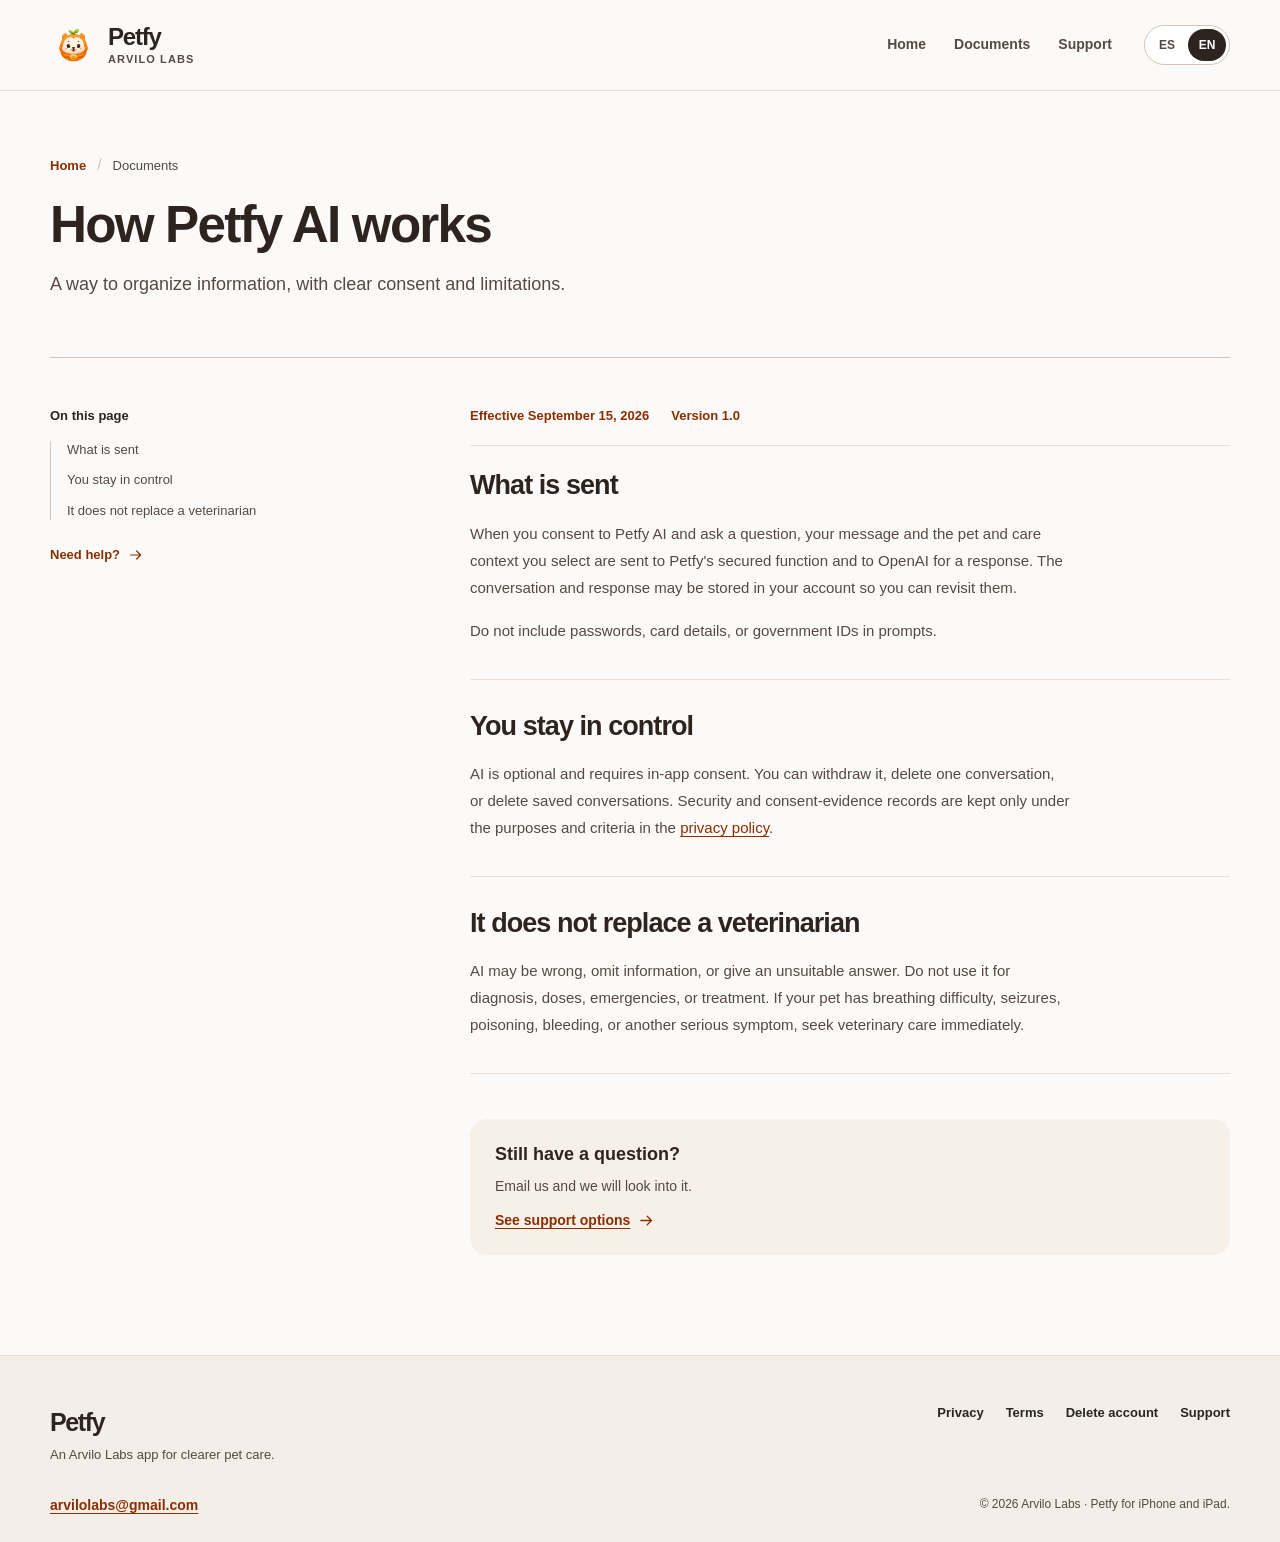
==== commit 4b4e9074: "Publish Petfy site version 1.0 without draft placeholders" ====
--- a/ai-notice.html
+++ b/ai-notice.html
@@ -6,7 +6,6 @@
   <meta name="color-scheme" content="light" />
   <meta name="description" content="A way to organize information, with clear consent and limitations." />
   <meta name="theme-color" content="#fcfaf8" />
-  <meta name="robots" content="noindex,nofollow" />
   <title data-title-en="How Petfy AI works · Petfy" data-title-es="Cómo funciona Petfy AI · Petfy">How Petfy AI works · Petfy</title>
   <link rel="icon" type="image/png" href="./assets/favicon.png" />
   <link rel="stylesheet" href="./style.css" />
@@ -31,10 +30,10 @@
     <div class="page-intro outer legal-intro"><a class="breadcrumb" href="./index.html"><span class="lang-es" lang="es">Inicio</span><span class="lang-en" lang="en">Home</span></a><span class="breadcrumb-sep">/</span><span><span class="lang-es" lang="es">Documentos</span><span class="lang-en" lang="en">Documents</span></span><h1><span class="lang-es" lang="es">Cómo funciona Petfy AI</span><span class="lang-en" lang="en">How Petfy AI works</span></h1><p><span class="lang-es" lang="es">Una ayuda para organizar información, con consentimiento y límites claros.</span><span class="lang-en" lang="en">A way to organize information, with clear consent and limitations.</span></p></div>
     <div class="legal-layout outer">
       <aside class="legal-toc" aria-label="On this page"><strong><span class="lang-es" lang="es">En esta página</span><span class="lang-en" lang="en">On this page</span></strong><nav><a href="#envio"><span class="lang-es" lang="es">Qué se envía</span><span class="lang-en" lang="en">What is sent</span></a><a href="#control"><span class="lang-es" lang="es">Tú tienes el control</span><span class="lang-en" lang="en">You stay in control</span></a><a href="#limites"><span class="lang-es" lang="es">No sustituye a un veterinario</span><span class="lang-en" lang="en">It does not replace a veterinarian</span></a></nav><a class="toc-help" href="./support.html"><span class="lang-es" lang="es">¿Necesitas ayuda?</span><span class="lang-en" lang="en">Need help?</span><svg viewBox="0 0 24 24" fill="none" aria-hidden="true"><path d="M4 12h15m-6-6 6 6-6 6" stroke="currentColor" stroke-width="1.8" stroke-linecap="round" stroke-linejoin="round"/></svg></a></aside>
-      <article class="legal-prose"><div class="draft-notice" role="note">
-      <strong><span class="lang-es" lang="es">Texto en revisión</span><span class="lang-en" lang="en">Text under review</span></strong>
-      <p><span class="lang-es" lang="es">Esta propuesta aún no es la versión legal vigente. Faltan decisiones sobre menores, transferencias, conservación y otros puntos del lanzamiento internacional.</span><span class="lang-en" lang="en">This proposal is not yet the effective legal version. Decisions about minors, transfers, retention, and other international launch details remain.</span> · 2026-09-15-draft.3</p>
-    </div><section id="envio" class="legal-section"><h2><span class="lang-es" lang="es">Qué se envía</span><span class="lang-en" lang="en">What is sent</span></h2><div class="lang-es" lang="es"><p>Cuando aceptas usar Petfy AI y haces una consulta, se envía tu mensaje y el contexto de la mascota y sus cuidados que selecciones a la función segura de Petfy y al proveedor OpenAI para producir una respuesta. La conversación y la respuesta pueden guardarse en tu cuenta para que las consultes después.</p><p>No compartas contraseñas, datos de tarjeta o documentos oficiales en tus preguntas.</p></div><div class="lang-en" lang="en"><p>When you consent to Petfy AI and ask a question, your message and the pet and care context you select are sent to Petfy's secured function and to OpenAI for a response. The conversation and response may be stored in your account so you can revisit them.</p><p>Do not include passwords, card details, or government IDs in prompts.</p></div></section><section id="control" class="legal-section"><h2><span class="lang-es" lang="es">Tú tienes el control</span><span class="lang-en" lang="en">You stay in control</span></h2><div class="lang-es" lang="es"><p>La IA es opcional y exige consentimiento en la app. Puedes retirar ese consentimiento, borrar una conversación o borrar las conversaciones guardadas. Los registros necesarios para seguridad y prueba de consentimiento requieren una regla final de conservación.</p></div><div class="lang-en" lang="en"><p>AI is optional and requires in-app consent. You can withdraw it, delete one conversation, or delete saved conversations. Records needed for security and evidence of consent still require a final retention rule.</p></div></section><section id="limites" class="legal-section"><h2><span class="lang-es" lang="es">No sustituye a un veterinario</span><span class="lang-en" lang="en">It does not replace a veterinarian</span></h2><div class="lang-es" lang="es"><p>La IA puede equivocarse, omitir información o ofrecer una respuesta inadecuada. No la uses para diagnóstico, dosis, urgencias o tratamiento. Si tu mascota presenta dificultad respiratoria, convulsiones, intoxicación, sangrado u otro síntoma grave, busca atención veterinaria inmediata.</p></div><div class="lang-en" lang="en"><p>AI may be wrong, omit information, or give an unsuitable answer. Do not use it for diagnosis, doses, emergencies, or treatment. If your pet has breathing difficulty, seizures, poisoning, bleeding, or another serious symptom, seek veterinary care immediately.</p></div></section><div class="end-panel"><strong><span class="lang-es" lang="es">¿Queda alguna pregunta?</span><span class="lang-en" lang="en">Still have a question?</span></strong><p><span class="lang-es" lang="es">Escríbenos y revisaremos tu caso.</span><span class="lang-en" lang="en">Email us and we will look into it.</span></p><a href="./support.html"><span class="lang-es" lang="es">Ver canales de ayuda</span><span class="lang-en" lang="en">See support options</span><svg viewBox="0 0 24 24" fill="none" aria-hidden="true"><path d="M4 12h15m-6-6 6 6-6 6" stroke="currentColor" stroke-width="1.8" stroke-linecap="round" stroke-linejoin="round"/></svg></a></div></article>
+      <article class="legal-prose"><div class="document-meta" role="note">
+      <time datetime="2026-09-15"><span class="lang-es" lang="es">Vigente desde el 15 de septiembre de 2026</span><span class="lang-en" lang="en">Effective September 15, 2026</span></time>
+      <span><span class="lang-es" lang="es">Versión</span><span class="lang-en" lang="en">Version</span> 1.0</span>
+    </div><section id="envio" class="legal-section"><h2><span class="lang-es" lang="es">Qué se envía</span><span class="lang-en" lang="en">What is sent</span></h2><div class="lang-es" lang="es"><p>Cuando aceptas usar Petfy AI y haces una consulta, se envía tu mensaje y el contexto de la mascota y sus cuidados que selecciones a la función segura de Petfy y al proveedor OpenAI para producir una respuesta. La conversación y la respuesta pueden guardarse en tu cuenta para que las consultes después.</p><p>No compartas contraseñas, datos de tarjeta o documentos oficiales en tus preguntas.</p></div><div class="lang-en" lang="en"><p>When you consent to Petfy AI and ask a question, your message and the pet and care context you select are sent to Petfy's secured function and to OpenAI for a response. The conversation and response may be stored in your account so you can revisit them.</p><p>Do not include passwords, card details, or government IDs in prompts.</p></div></section><section id="control" class="legal-section"><h2><span class="lang-es" lang="es">Tú tienes el control</span><span class="lang-en" lang="en">You stay in control</span></h2><div class="lang-es" lang="es"><p>La IA es opcional y exige consentimiento en la app. Puedes retirar ese consentimiento, borrar una conversación o borrar las conversaciones guardadas. Los registros de seguridad y prueba de consentimiento se conservan solo conforme a las finalidades y criterios de la <a href='privacy.html'>política de privacidad</a>.</p></div><div class="lang-en" lang="en"><p>AI is optional and requires in-app consent. You can withdraw it, delete one conversation, or delete saved conversations. Security and consent-evidence records are kept only under the purposes and criteria in the <a href='privacy.html'>privacy policy</a>.</p></div></section><section id="limites" class="legal-section"><h2><span class="lang-es" lang="es">No sustituye a un veterinario</span><span class="lang-en" lang="en">It does not replace a veterinarian</span></h2><div class="lang-es" lang="es"><p>La IA puede equivocarse, omitir información o ofrecer una respuesta inadecuada. No la uses para diagnóstico, dosis, urgencias o tratamiento. Si tu mascota presenta dificultad respiratoria, convulsiones, intoxicación, sangrado u otro síntoma grave, busca atención veterinaria inmediata.</p></div><div class="lang-en" lang="en"><p>AI may be wrong, omit information, or give an unsuitable answer. Do not use it for diagnosis, doses, emergencies, or treatment. If your pet has breathing difficulty, seizures, poisoning, bleeding, or another serious symptom, seek veterinary care immediately.</p></div></section><div class="end-panel"><strong><span class="lang-es" lang="es">¿Queda alguna pregunta?</span><span class="lang-en" lang="en">Still have a question?</span></strong><p><span class="lang-es" lang="es">Escríbenos y revisaremos tu caso.</span><span class="lang-en" lang="en">Email us and we will look into it.</span></p><a href="./support.html"><span class="lang-es" lang="es">Ver canales de ayuda</span><span class="lang-en" lang="en">See support options</span><svg viewBox="0 0 24 24" fill="none" aria-hidden="true"><path d="M4 12h15m-6-6 6 6-6 6" stroke="currentColor" stroke-width="1.8" stroke-linecap="round" stroke-linejoin="round"/></svg></a></div></article>
     </div></main>
   <footer class="site-footer">
     <div class="footer-inner">
--- a/style.css
+++ b/style.css
@@ -22,11 +22,11 @@
 .site-footer{background:#f4eee9;border-top:1px solid var(--line)}.footer-inner{padding:47px 0 26px;display:grid;grid-template-columns:1fr auto;gap:30px 40px}.footer-brand{display:flex;flex-direction:column;gap:3px}.footer-brand strong{font-size:25px;font-weight:850;letter-spacing:-.055em}.footer-brand span{color:var(--muted);font-size:13px}.footer-inner nav{display:flex;gap:22px;flex-wrap:wrap;align-items:flex-start}.footer-inner nav a{color:var(--ink);text-decoration:none;font-size:13px;font-weight:700}.footer-inner nav a:hover{color:var(--orange-dark);text-decoration:underline}.footer-contact{font-size:14px;font-weight:700}.footer-note{justify-self:end;color:var(--muted);font-size:12px;margin:0}
 .page-intro{padding-block:62px 57px;border-bottom:1px solid #d7c5b8}.page-intro>h1{font-size:clamp(40px,4vw,62px);max-width:900px;line-height:1.08;margin:19px 0 18px}.page-intro>p{max-width:70ch;font-size:18px;line-height:1.65;margin-bottom:0}.breadcrumb{font-size:13px;font-weight:700;text-decoration:none}.breadcrumb:hover{text-decoration:underline}.breadcrumb-sep{color:#d7c5b8;padding:0 11px}.page-intro>span:last-of-type{color:var(--muted);font-size:13px}
 .legal-layout{padding-block:48px 100px;display:grid;grid-template-columns:minmax(180px,255px) minmax(0,760px);justify-content:space-between;gap:60px}.legal-toc{position:sticky;top:24px;align-self:start}.legal-toc>strong{display:block;font-size:13px;font-weight:810;color:var(--ink);margin-bottom:15px}.legal-toc nav{border-left:1px solid #d7c5b8;display:flex;flex-direction:column;padding-left:16px;gap:13px}.legal-toc nav a{color:var(--muted);font-size:13px;line-height:1.35;text-decoration:none}.legal-toc nav a:hover{color:var(--orange-dark);text-decoration:underline}.toc-help{display:flex;align-items:center;gap:8px;margin-top:25px;font-size:13px;font-weight:750;text-decoration:none}.toc-help svg{width:16px;height:16px}.legal-prose{max-width:760px;min-width:0}
-.draft-notice{border:1px solid #ead2bb;background:#fff7ef;border-radius:16px;padding:18px 20px;margin:0 0 42px}.draft-notice strong{color:#88400e;font-size:14px}.draft-notice p{margin:5px 0 0;color:#684938;font-size:13px;line-height:1.55}
+.document-meta{display:flex;flex-wrap:wrap;gap:8px 22px;padding:0 0 20px;margin:0 0 23px;border-bottom:1px solid var(--line);color:var(--muted);font-size:13px;line-height:1.5}.document-meta span:last-child{font-weight:700;color:var(--orange-dark)}
 .legal-section{padding-block:30px 35px;border-bottom:1px solid var(--line);scroll-margin-top:25px}.legal-section:first-of-type{padding-top:0}.legal-section h2{font-size:27px;line-height:1.2;margin-bottom:18px}.legal-section p,.legal-section li{max-width:72ch;font-size:15px;line-height:1.8;color:var(--muted)}.legal-section p:last-child{margin-bottom:0}.legal-section p+p{margin-top:16px}.legal-section ul,.legal-section ol{padding-left:24px;margin-block:12px 20px}.legal-section li{padding-left:3px;margin-bottom:10px}.legal-section li::marker{color:var(--orange);font-weight:800}.legal-section strong{color:var(--ink)}
 .end-panel{background:#f7f0e9;border-radius:17px;padding:22px 25px;margin-top:45px}.end-panel strong{font-size:18px}.end-panel p{font-size:14px;margin:7px 0 10px}.end-panel a{display:inline-flex;align-items:center;gap:8px;font-size:14px;font-weight:760}.end-panel svg{width:17px;height:17px}
 .support-layout{padding-block:75px;display:grid;grid-template-columns:.88fr 1.12fr;gap:80px}.contact-panel{background:var(--cream);padding:35px;border-radius:22px;height:fit-content}.contact-panel h2{font-size:clamp(22px,2.5vw,32px);line-height:1.25;overflow-wrap:anywhere;margin:13px 0 19px}.contact-panel p{font-size:15px;line-height:1.65}.contact-panel .button{margin-top:12px}.support-topics h2{font-size:34px;margin-bottom:18px}.topic{border-top:1px solid #d7c5b8;padding-block:22px}.topic strong{display:block;font-size:18px}.topic p{font-size:15px;line-height:1.7;margin:8px 0 0;max-width:62ch}.support-note{border-top:1px solid #d7c5b8;padding:24px 0 75px}.support-note strong{font-size:15px}.support-note p{max-width:70ch;font-size:14px;margin:6px 0 0;line-height:1.7}
 @media(max-width:920px){.home-hero{min-height:0;grid-template-columns:1fr .85fr;padding-block:55px}.home-hero h1{font-size:52px}.hero-art{min-height:390px}.journeys,.more-documents{grid-template-columns:1fr 1.15fr;gap:35px}.support-feature{grid-template-columns:48px 1fr;gap:22px;padding:36px}.support-feature .button{grid-column:2;width:fit-content}.support-symbol{width:48px;height:48px}.legal-layout{gap:35px;grid-template-columns:200px minmax(0,1fr)}}
-@media(max-width:700px){.outer,.header-inner,.footer-inner{width:min(calc(100% - 36px),var(--max))}.header-inner{min-height:78px;flex-wrap:wrap;gap:8px 15px;padding-block:10px}.identity img{width:42px;height:42px}.identity-text strong{font-size:21px}.primary-nav{order:3;width:100%;margin-left:0;gap:22px;justify-content:flex-start;padding:9px 0 3px}.primary-nav a{font-size:13px}.language-switcher{margin-left:auto}.home-hero{display:flex;flex-direction:column;align-items:stretch;padding-block:43px 59px;gap:15px}.hero-signature{margin-bottom:17px}.home-hero h1{font-size:clamp(41px,10vw,60px);margin-bottom:21px}.hero-copy>p{font-size:16px;margin-bottom:20px}.hero-art{min-height:300px}.hero-art:before{width:min(89%,420px)}.hero-art img{width:min(86%,430px)}.hero-art>span{bottom:1%}.intro-band,.journeys,.more-documents,.support-layout{grid-template-columns:1fr;gap:24px}.intro-band{padding-block:35px}.intro-band h2{font-size:31px}.journeys,.more-documents{padding-block:70px}.section-heading h2{font-size:39px;max-width:100%}.section-heading p{max-width:70ch}.path-row{min-height:115px;gap:15px}.path-num{margin-top:30px}.path-text strong{font-size:21px}.path-arrow{width:39px;height:39px}.path-arrow svg{width:19px;height:19px}.support-feature{border-radius:22px;display:flex;flex-direction:column;align-items:flex-start;min-height:0;padding:28px;gap:16px}.support-feature h2{font-size:34px}.support-feature .button{width:auto}.more-documents h2{font-size:36px}.footer-inner{grid-template-columns:1fr;gap:19px}.footer-inner nav{gap:16px 22px}.footer-note{justify-self:start}.page-intro{padding-block:45px 36px}.page-intro>h1{font-size:41px}.page-intro>p{font-size:16px}.legal-layout{grid-template-columns:1fr;gap:29px;padding-block:28px 75px}.legal-toc{position:static;padding:17px 20px;border:1px solid var(--line);background:#fff;border-radius:16px}.legal-toc nav{display:grid;grid-template-columns:repeat(2,minmax(0,1fr));gap:12px;border:0;padding:0}.toc-help{margin-top:18px}.draft-notice{margin-bottom:20px}.legal-section h2{font-size:24px}.support-layout{padding-block:45px}.contact-panel{padding:26px}}
+@media(max-width:700px){.outer,.header-inner,.footer-inner{width:min(calc(100% - 36px),var(--max))}.header-inner{min-height:78px;flex-wrap:wrap;gap:8px 15px;padding-block:10px}.identity img{width:42px;height:42px}.identity-text strong{font-size:21px}.primary-nav{order:3;width:100%;margin-left:0;gap:22px;justify-content:flex-start;padding:9px 0 3px}.primary-nav a{font-size:13px}.language-switcher{margin-left:auto}.home-hero{display:flex;flex-direction:column;align-items:stretch;padding-block:43px 59px;gap:15px}.hero-signature{margin-bottom:17px}.home-hero h1{font-size:clamp(41px,10vw,60px);margin-bottom:21px}.hero-copy>p{font-size:16px;margin-bottom:20px}.hero-art{min-height:300px}.hero-art:before{width:min(89%,420px)}.hero-art img{width:min(86%,430px)}.hero-art>span{bottom:1%}.intro-band,.journeys,.more-documents,.support-layout{grid-template-columns:1fr;gap:24px}.intro-band{padding-block:35px}.intro-band h2{font-size:31px}.journeys,.more-documents{padding-block:70px}.section-heading h2{font-size:39px;max-width:100%}.section-heading p{max-width:70ch}.path-row{min-height:115px;gap:15px}.path-num{margin-top:30px}.path-text strong{font-size:21px}.path-arrow{width:39px;height:39px}.path-arrow svg{width:19px;height:19px}.support-feature{border-radius:22px;display:flex;flex-direction:column;align-items:flex-start;min-height:0;padding:28px;gap:16px}.support-feature h2{font-size:34px}.support-feature .button{width:auto}.more-documents h2{font-size:36px}.footer-inner{grid-template-columns:1fr;gap:19px}.footer-inner nav{gap:16px 22px}.footer-note{justify-self:start}.page-intro{padding-block:45px 36px}.page-intro>h1{font-size:41px}.page-intro>p{font-size:16px}.legal-layout{grid-template-columns:1fr;gap:29px;padding-block:28px 75px}.legal-toc{position:static;padding:17px 20px;border:1px solid var(--line);background:#fff;border-radius:16px}.legal-toc nav{display:grid;grid-template-columns:repeat(2,minmax(0,1fr));gap:12px;border:0;padding:0}.toc-help{margin-top:18px}.document-meta{margin-bottom:14px}.legal-section h2{font-size:24px}.support-layout{padding-block:45px}.contact-panel{padding:26px}}
 @media(max-width:380px){.primary-nav{gap:16px}.hero-actions .button{width:100%}.legal-toc nav{grid-template-columns:1fr}}
 @media(prefers-reduced-motion:reduce){html{scroll-behavior:auto}*,*:before,*:after{transition-duration:.01ms!important;animation-duration:.01ms!important}}
